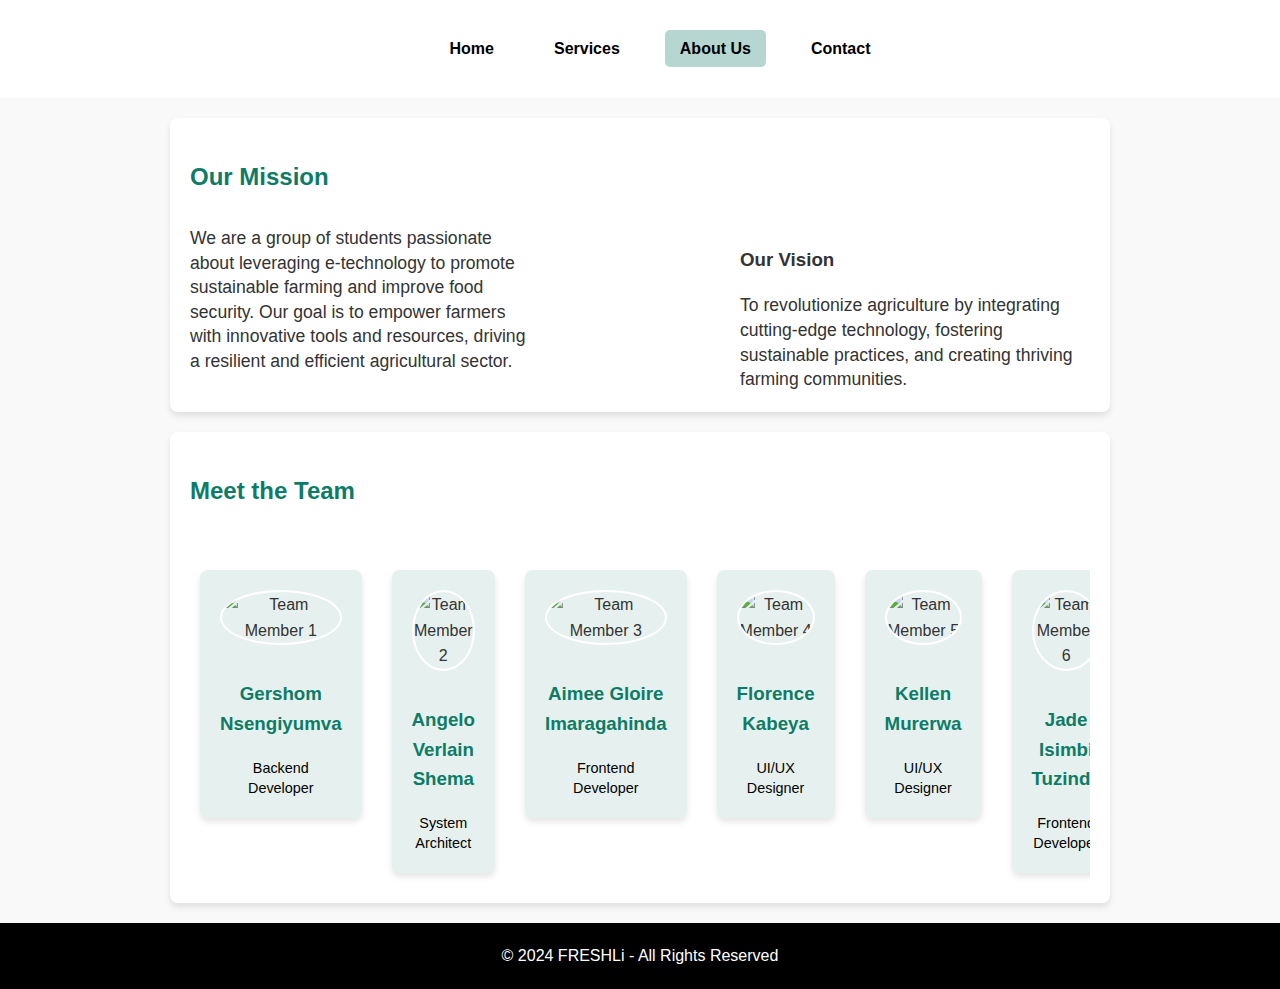
==== about.html @ 284a0c57 "update" ====
<!DOCTYPE html>
<html lang="en">
<head>
    <meta charset="UTF-8">
    <meta name="viewport" content="width=device-width, initial-scale=1.0">
    <title>About Us</title>
    <link rel="stylesheet" href="about.css"> 
</head>
<body>
    <header>
        <nav>
            <ul>
                <li><a href="index.html">Home</a></li>
                <li><a href="services.html">Services</a></li>
                <li><a href="about.html" class="active">About Us</a></li>
                
                <li><a href="contact.html">Contact</a></li>
            </ul>
        </nav>
        
    </header>

    <section>
    <h2>Our Mission</h2>
    <p>We are a group of students passionate about leveraging e-technology to promote sustainable farming and improve food security. Our goal is to empower farmers with innovative tools and resources, driving a resilient and efficient agricultural sector.</p>
    
    <div class="vision-container">
        <h3>Our Vision</h3>
        <p>To revolutionize agriculture by integrating cutting-edge technology, fostering sustainable practices, and creating thriving farming communities.</p>
    </div>
</section>



    <section>
        <h2>Meet the Team</h2>
        <div class="team-container">
         
            <div class="team-member">
                <img src="PL.png" alt="Team Member 1"> 
                <h3>Gershom Nsengiyumva</h3>
                <p>Backend Developer</p>
            </div>
            <div class="team-member">
                <img src="PL.png" alt="Team Member 2"> 
                <h3>Angelo Verlain Shema</h3>
                <p>System Architect</p>
            </div>
            <div class="team-member">
                <img src="PL.png" alt="Team Member 3"> 
                <h3>Aimee Gloire Imaragahinda</h3>
                <p>Frontend Developer</p>
            </div>
            <div class="team-member">
                <img src="PL.png" alt="Team Member 4"> 
                <h3>Florence Kabeya</h3>
                <p>UI/UX Designer</p>
            </div>
            <div class="team-member">
                <img src="PL.png" alt="Team Member 5"> 
                <h3>Kellen Murerwa</h3>
                <p>UI/UX Designer</p>
            </div>
            <div class="team-member">
                <img src="PL.png" alt="Team Member 6"> 
                <h3>Jade Isimbi Tuzinde</h3>
                <p>Frontend Developer</p>
            </div>
        </div>
    </section>

    

    <footer>
        <p>&copy; 2024 FRESHLi - All Rights Reserved</p>
        
    </footer>
</body>
</html>
---- about.css ----
body {
    font-family: Arial, sans-serif;
    margin: 0;
    padding: 0;
    line-height: 1.6;
    background-color: #f9f9f9; 
    color: #333; 
}


header {
    background-color: white;
    color: #fff;
    text-align: center;
    padding: 20px 10px;
}

header nav ul {
    list-style: none;
    display: flex;
    justify-content: center;
    
}

header nav ul li {
    margin: 0 15px;
}

header nav ul li a {
    text-decoration: none;
    color: black;
    font-weight: bold;
    padding: 10px 15px;
    transition: background-color 0.3s ease;
}

header nav ul li a.active,
header nav ul li a:hover {
    background-color: #B6D7D1;
    border-radius: 5px;
}


section {
    margin: 20px auto;
    max-width: 900px;
    padding: 20px;
    background-color: white; 
    border-radius: 8px;
    box-shadow: 0 4px 6px rgba(0, 0, 0, 0.1);
    display: flex; 
    justify-content: space-between; 
    flex-wrap: wrap; 
    gap: 20px; 
}

section h2 {
    color: #0d7c66; 
    margin-bottom: 10px;
    width: 100%; 
}

section p {
    font-size: 1.1em;
    line-height: 1.4;
    max-width: 350px; 
    flex: 1 1 calc(50% - 50px); 
    margin: 0; 
}




.team-container {
    display: flex;
    justify-content: space-around;
    align-items: flex-start;
    margin-top: 20px;
    gap: 10px; 
    flex-wrap: nowrap; 
    overflow-x: auto; 
}

.team-member {
    text-align: center;
    background-color: #E6F1EF; 
    margin: 10px;
    padding: 20px;
    border-radius: 8px;
    flex: 1 1 calc(30% - 20px);
    box-shadow: 0 4px 6px rgba(0, 0, 0, 0.1);
    transition: transform 0.3s ease, box-shadow 0.3s ease;
}

.team-member:hover {
    transform: translateY(-5px);
    box-shadow: 0 6px 8px rgba(0, 0, 0, 0.2);
}

.team-member img {
    border-radius: 50%;
    width: 100px;
    height: 100px;
    margin-bottom: 15px;
    border: 2px solid white;
}

.team-member h3 {
    color: #0d7c66; 
}

.team-member p {
    font-size: 0.9em;
    color: black; 
}




footer {
    text-align: center;
    background-color: black; 
    color: white;
    padding: 15px 10px;
    margin-top: 20px;
}

footer p {
    margin: 5px 0;
}

footer .social-icons a {
    margin: 0 10px;
    display: inline-block;
    text-decoration: none;
}

footer .social-icons img {
    width: 20px;
    height: 20px;
    filter: brightness(0) invert(1); 
}


@media (max-width: 768px) {
    .team-container {
        flex-direction: column;
        align-items: center;
    }

    .team-member {
        flex: 1 1 100%;
    }
}
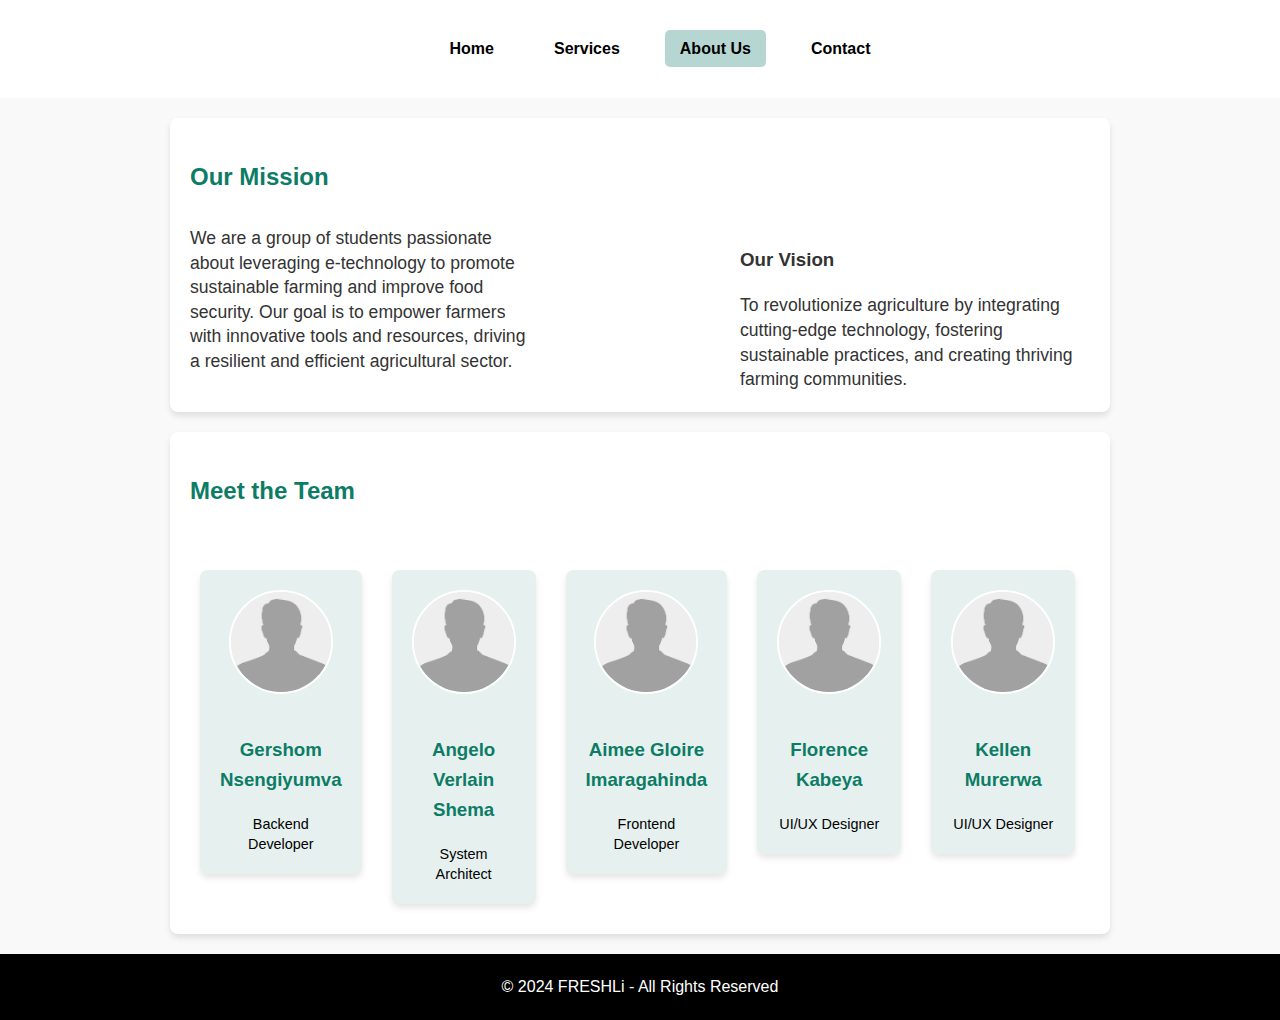
==== commit df26fcab: "update" ====
--- a/about.html
+++ b/about.html
@@ -38,32 +38,32 @@
         <div class="team-container">
          
             <div class="team-member">
-                <img src="PL.png" alt="Team Member 1"> 
+                <img src="./assets/PL.png" alt="Team Member 1"> 
                 <h3>Gershom Nsengiyumva</h3>
                 <p>Backend Developer</p>
             </div>
             <div class="team-member">
-                <img src="PL.png" alt="Team Member 2"> 
+                <img src="./assets/PL.png" alt="Team Member 2"> 
                 <h3>Angelo Verlain Shema</h3>
                 <p>System Architect</p>
             </div>
             <div class="team-member">
-                <img src="PL.png" alt="Team Member 3"> 
+                <img src="./assets/PL.png" alt="Team Member 3"> 
                 <h3>Aimee Gloire Imaragahinda</h3>
                 <p>Frontend Developer</p>
             </div>
             <div class="team-member">
-                <img src="PL.png" alt="Team Member 4"> 
+                <img src="./assets/PL.png" alt="Team Member 4"> 
                 <h3>Florence Kabeya</h3>
                 <p>UI/UX Designer</p>
             </div>
             <div class="team-member">
-                <img src="PL.png" alt="Team Member 5"> 
+                <img src="./assets/PL.png" alt="Team Member 5"> 
                 <h3>Kellen Murerwa</h3>
                 <p>UI/UX Designer</p>
             </div>
             <div class="team-member">
-                <img src="PL.png" alt="Team Member 6"> 
+                <img src="./assets/PL.png" alt="Team Member 6"> 
                 <h3>Jade Isimbi Tuzinde</h3>
                 <p>Frontend Developer</p>
             </div>
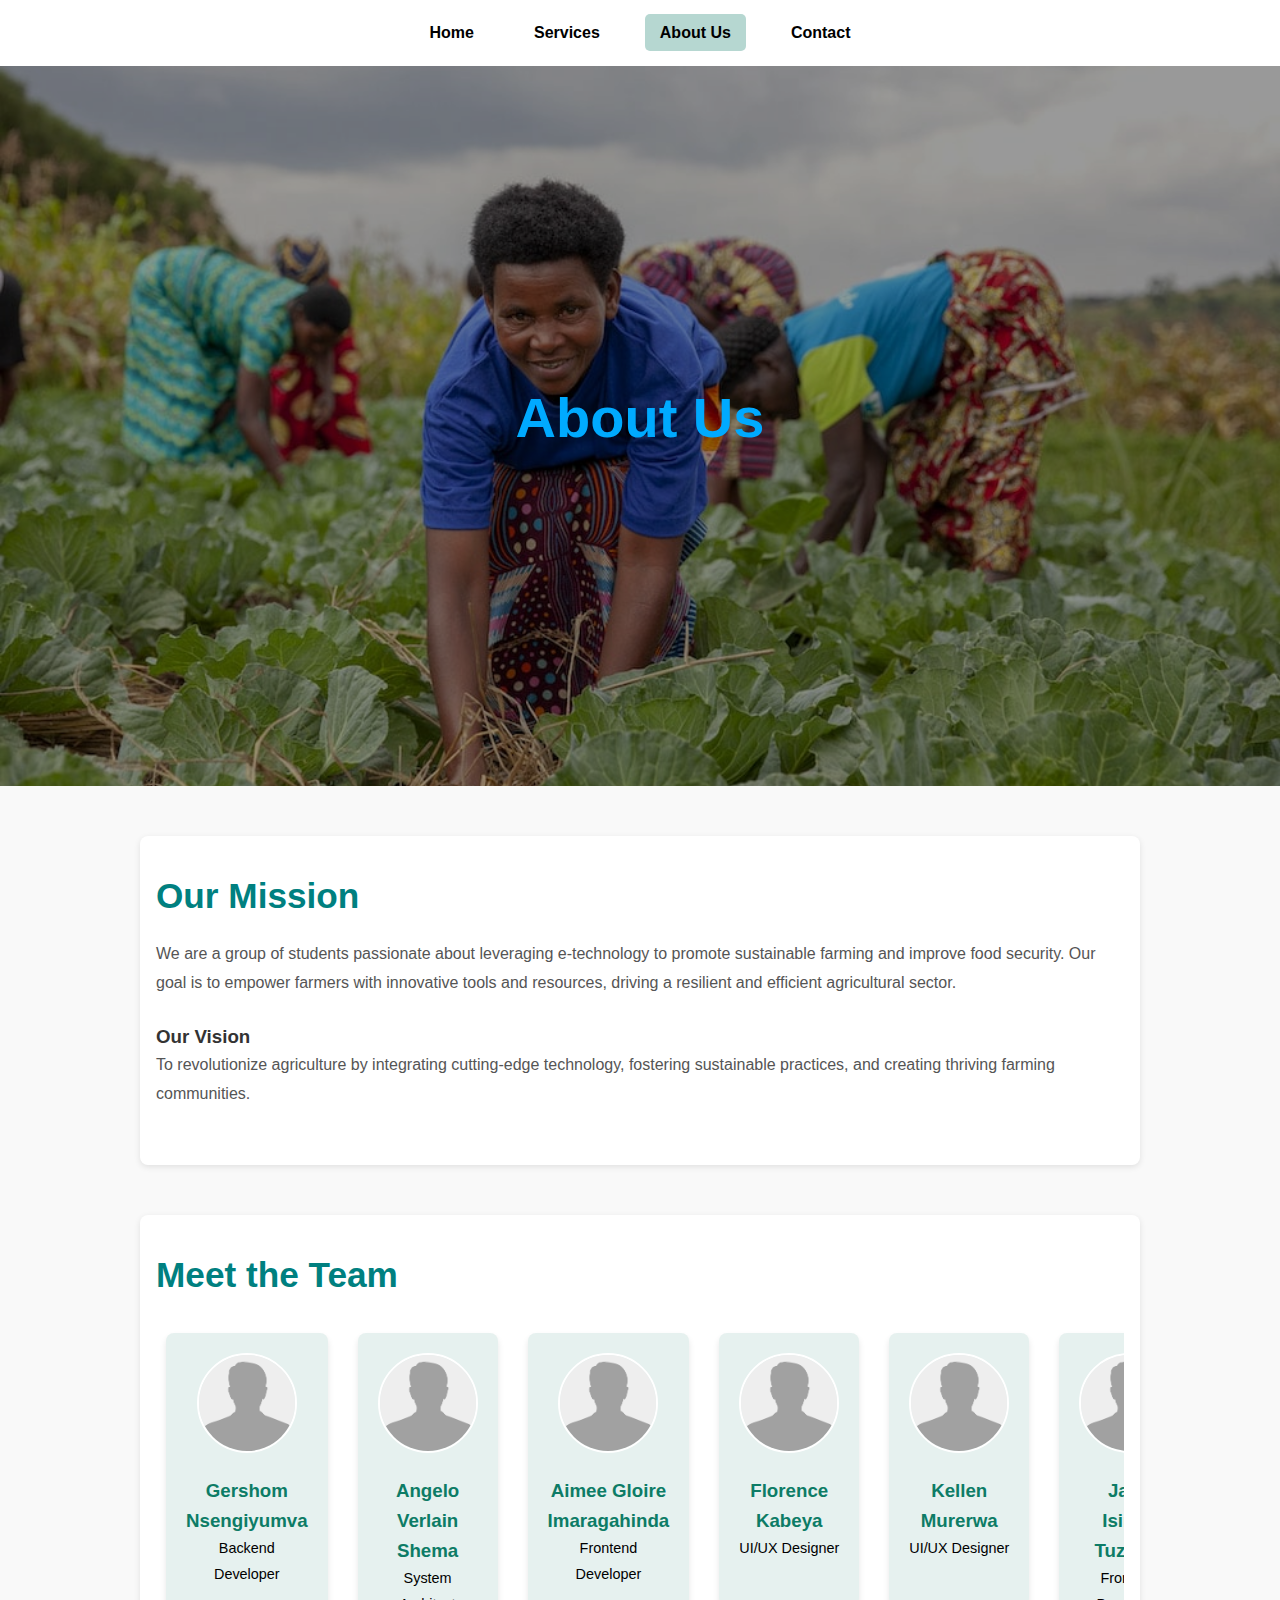
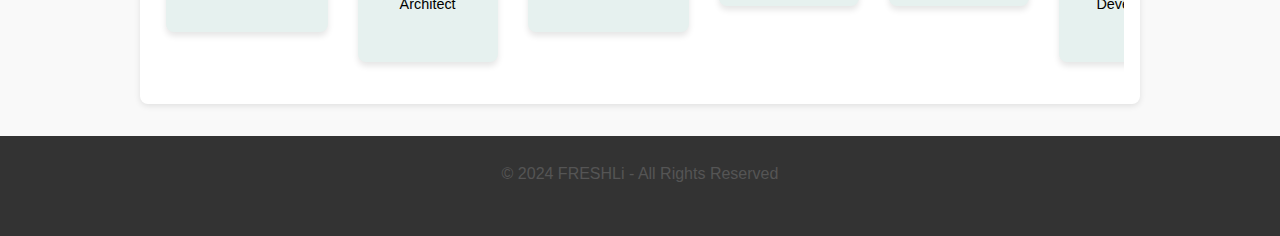
==== commit 1ab1fbef: "update" ====
--- a/about.html
+++ b/about.html
@@ -1,4 +1,3 @@
-
 <!DOCTYPE html>
 <html lang="en">
 <head>
@@ -8,35 +7,38 @@
     <link rel="stylesheet" href="about.css"> 
 </head>
 <body>
-    <header>
+<header>
         <nav>
             <ul>
                 <li><a href="index.html">Home</a></li>
                 <li><a href="services.html">Services</a></li>
                 <li><a href="about.html" class="active">About Us</a></li>
-                
                 <li><a href="contact.html">Contact</a></li>
             </ul>
         </nav>
+    </header>
+    
+    <div id="hero">
+        <h1>About Us</h1>
         
-    </header>
+    </div>
+
+  
 
     <section>
-    <h2>Our Mission</h2>
-    <p>We are a group of students passionate about leveraging e-technology to promote sustainable farming and improve food security. Our goal is to empower farmers with innovative tools and resources, driving a resilient and efficient agricultural sector.</p>
-    
-    <div class="vision-container">
-        <h3>Our Vision</h3>
-        <p>To revolutionize agriculture by integrating cutting-edge technology, fostering sustainable practices, and creating thriving farming communities.</p>
-    </div>
-</section>
-
-
+        <h2>Our Mission</h2>
+        <p>We are a group of students passionate about leveraging e-technology to promote sustainable farming and improve food security. Our goal is to empower farmers with innovative tools and resources, driving a resilient and efficient agricultural sector.</p>
+        
+        <div class="vision-container">
+		
+            <h3>Our Vision</h3>
+            <p>To revolutionize agriculture by integrating cutting-edge technology, fostering sustainable practices, and creating thriving farming communities.</p>
+        </div>
+    </section>
 
     <section>
         <h2>Meet the Team</h2>
         <div class="team-container">
-         
             <div class="team-member">
                 <img src="./assets/PL.png" alt="Team Member 1"> 
                 <h3>Gershom Nsengiyumva</h3>
@@ -70,11 +72,9 @@
         </div>
     </section>
 
-    
-
     <footer>
         <p>&copy; 2024 FRESHLi - All Rights Reserved</p>
-        
     </footer>
 </body>
 </html>
+
--- a/about.css
+++ b/about.css
@@ -1,17 +1,23 @@
+
+
+* {
+    margin: 0;
+    padding: 0;
+    box-sizing: border-box;
+}
+
 
 body {
-    font-family: Arial, sans-serif;
-    margin: 0;
-    padding: 0;
+    font-family: 'Roboto', Arial, sans-serif;
+    color: #333;
     line-height: 1.6;
-    background-color: #f9f9f9; 
-    color: #333; 
+    background-color: #f9f9f9;
 }
 
 
 header {
     background-color: white;
-    color: #fff;
+    color: #333;
     text-align: center;
     padding: 20px 10px;
 }
@@ -20,7 +26,7 @@
     list-style: none;
     display: flex;
     justify-content: center;
-    
+    padding: 0;
 }
 
 header nav ul li {
@@ -42,34 +48,74 @@
 }
 
 
-section {
-    margin: 20px auto;
-    max-width: 900px;
-    padding: 20px;
-    background-color: white; 
-    border-radius: 8px;
-    box-shadow: 0 4px 6px rgba(0, 0, 0, 0.1);
-    display: flex; 
-    justify-content: space-between; 
-    flex-wrap: wrap; 
-    gap: 20px; 
+#hero {
+    position: relative;
+    height: 80vh;
+    background: url('./assets/1.png') center/cover no-repeat;
+    display: flex;
+    flex-direction: column;
+    align-items: center;
+    justify-content: center;
+    text-align: center;
+    padding: 0 1rem;
+    color: #fff;
 }
 
-section h2 {
-    color: #0d7c66; 
-    margin-bottom: 10px;
-    width: 100%; 
+#hero::before {
+    content: "";
+    position: absolute;
+    top: 0;
+    left: 0;
+    right: 0;
+    bottom: 0;
+    background: rgba(0, 0, 0, 0.4);
+    z-index: 1;
 }
 
-section p {
-    font-size: 1.1em;
-    line-height: 1.4;
-    max-width: 350px; 
-    flex: 1 1 calc(50% - 50px); 
-    margin: 0; 
+#hero h1,
+#hero p {
+    position: relative;
+    z-index: 2;
+    animation: fadeInUp 1s ease forwards;
 }
 
+#hero h1 {
+    font-size: clamp(2.5rem, 5vw, 3.5rem);
+    margin-bottom: 1rem;
+    color: #00aaff;
+}
 
+#hero p {
+    font-size: 1.2rem;
+    max-width: 600px;
+    color: #f2f2f2;
+    font-weight: bold;
+    margin-bottom: 1.5rem;
+}
+
+/* About Section */
+section {
+    padding: 2rem 1rem;
+    max-width: 1000px;
+    margin: auto;
+    background-color: #fff;
+    box-shadow: 0 2px 6px rgba(0, 0, 0, 0.1);
+    border-radius: 8px;
+    margin-top: 50px;
+}
+
+h2 {
+    font-size: 2.2rem;
+    margin-bottom: 1rem;
+    color: #008080;
+}
+
+p {
+    font-size: 1rem;
+    color: #555;
+    line-height: 1.8;
+    margin-bottom: 1.5rem;
+}
 
 
 .team-container {
@@ -115,41 +161,38 @@
     color: black; 
 }
 
+footer {
+    background-color: #333;
+    color: #f2f2f2;
+    padding: 1.5rem;
+    text-align: center;
+    margin-top: 2rem;
+    font-size: 0.9rem;
+}
 
 
-
-footer {
-    text-align: center;
-    background-color: black; 
-    color: white;
-    padding: 15px 10px;
-    margin-top: 20px;
-}
-
-footer p {
-    margin: 5px 0;
-}
-
-footer .social-icons a {
-    margin: 0 10px;
-    display: inline-block;
-    text-decoration: none;
-}
-
-footer .social-icons img {
-    width: 20px;
-    height: 20px;
-    filter: brightness(0) invert(1); 
+@keyframes fadeInUp {
+    0% {
+        opacity: 0;
+        transform: translateY(20px);
+    }
+    100% {
+        opacity: 1;
+        transform: translateY(0);
+    }
 }
 
 
 @media (max-width: 768px) {
-    .team-container {
-        flex-direction: column;
-        align-items: center;
+    #hero h1 {
+        font-size: 2.5rem;
     }
 
-    .team-member {
-        flex: 1 1 100%;
+    #hero p {
+        font-size: 1rem;
     }
-}+
+    section {
+        padding: 1rem;
+    }
+}
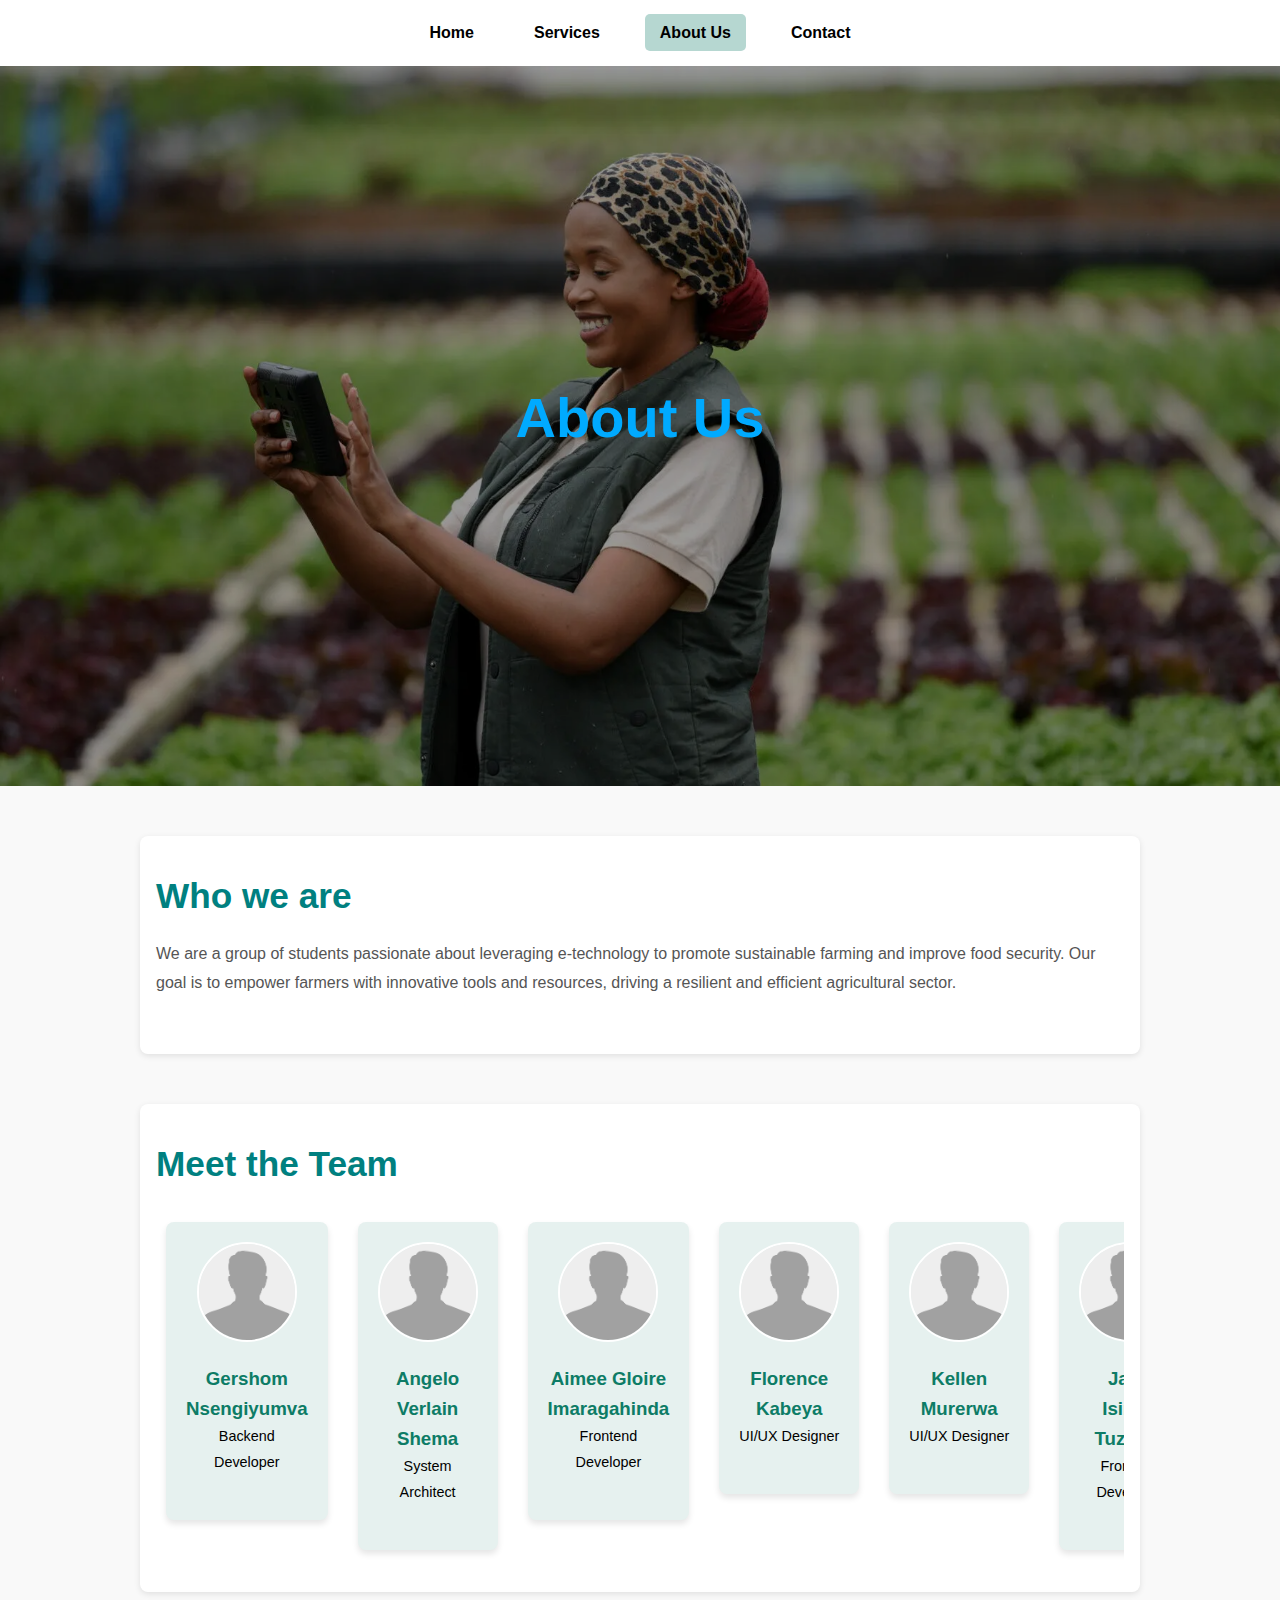
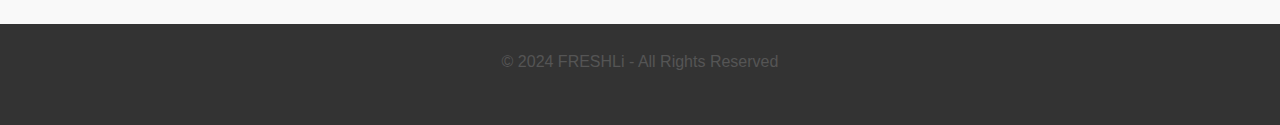
==== commit a9ba2ed2: "update" ====
--- a/about.html
+++ b/about.html
@@ -26,15 +26,9 @@
   
 
     <section>
-        <h2>Our Mission</h2>
+        <h2>Who we are</h2>
         <p>We are a group of students passionate about leveraging e-technology to promote sustainable farming and improve food security. Our goal is to empower farmers with innovative tools and resources, driving a resilient and efficient agricultural sector.</p>
-        
-        <div class="vision-container">
-		
-            <h3>Our Vision</h3>
-            <p>To revolutionize agriculture by integrating cutting-edge technology, fostering sustainable practices, and creating thriving farming communities.</p>
-        </div>
-    </section>
+        </section>
 
     <section>
         <h2>Meet the Team</h2>
--- a/about.css
+++ b/about.css
@@ -51,7 +51,7 @@
 #hero {
     position: relative;
     height: 80vh;
-    background: url('./assets/1.png') center/cover no-repeat;
+    background: url('./assets/5.png') center/cover no-repeat;
     display: flex;
     flex-direction: column;
     align-items: center;
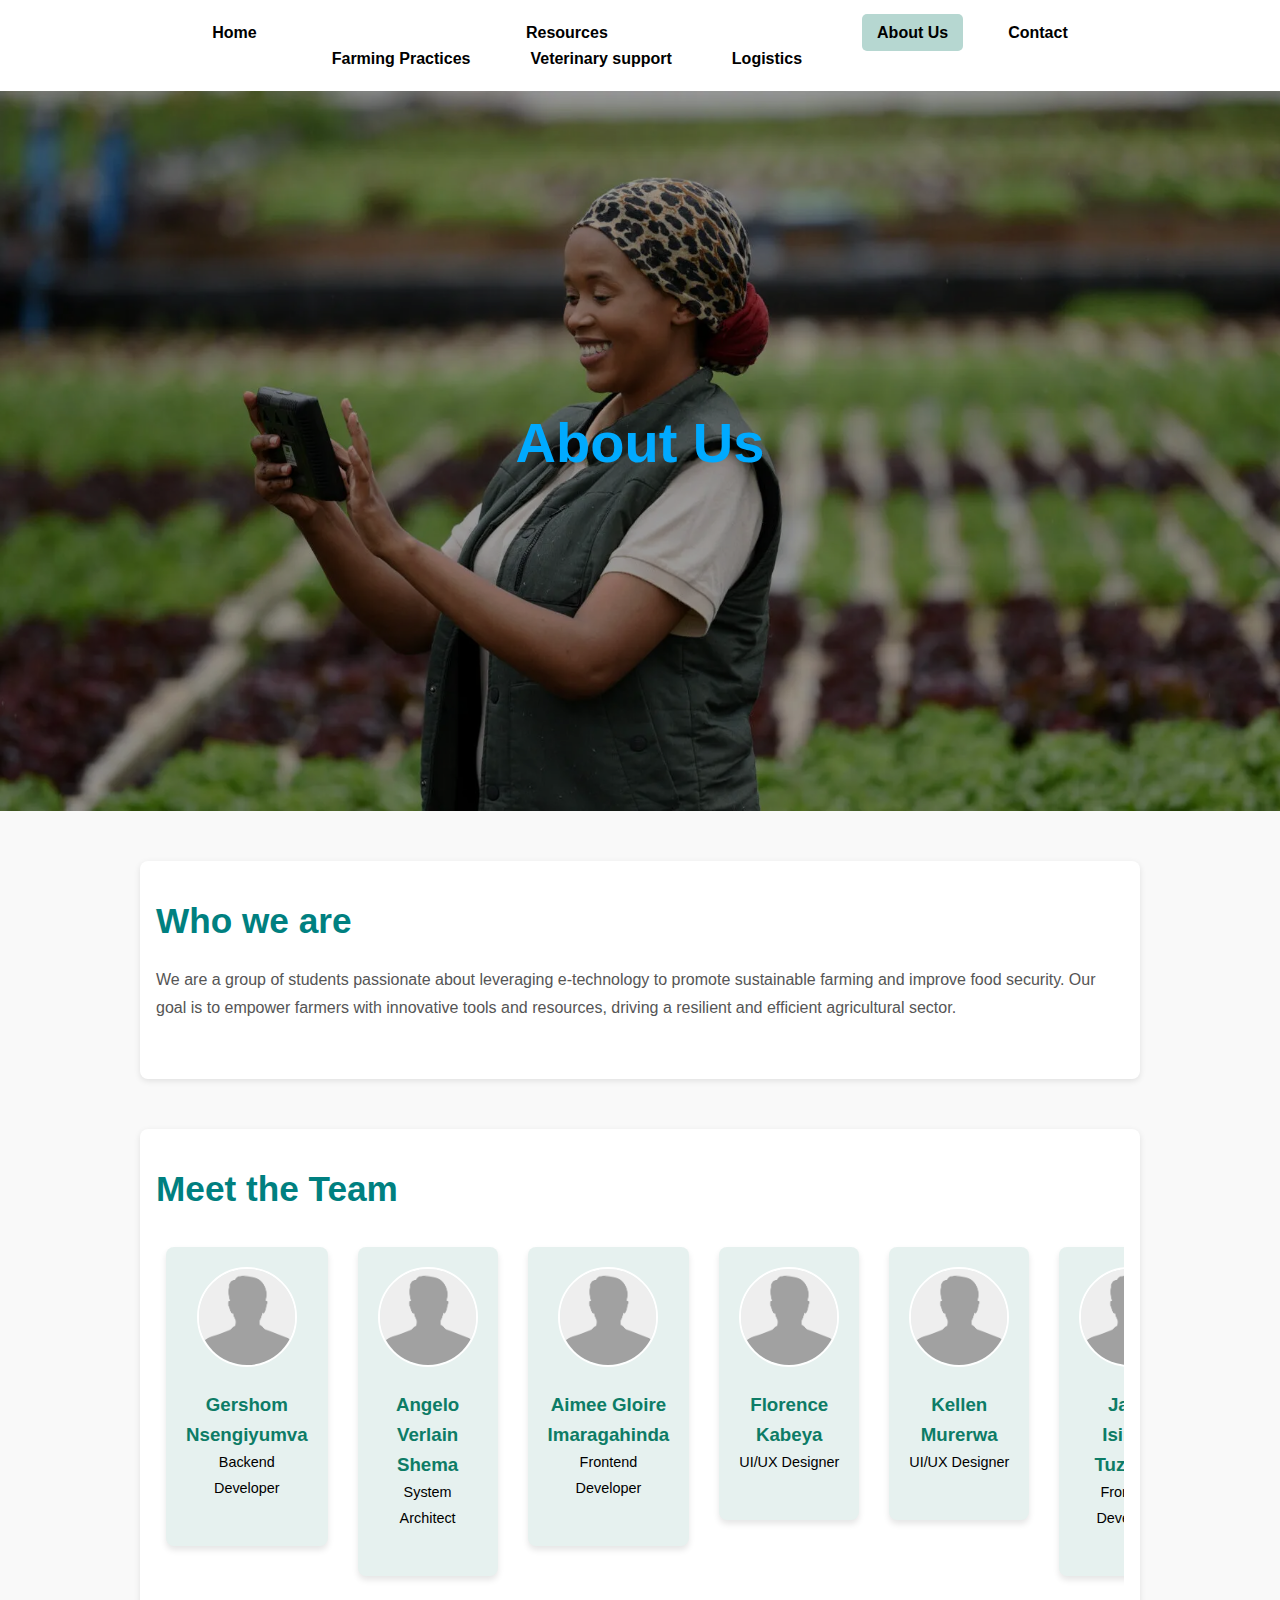
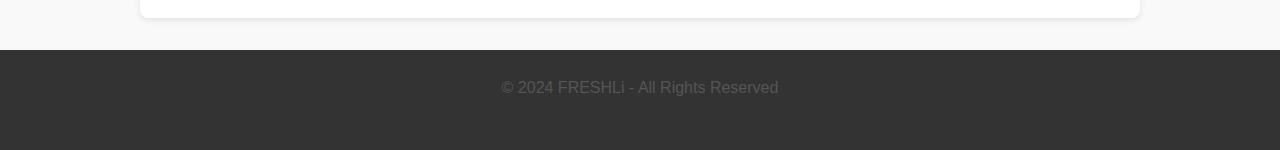
==== commit 1cb21512: "update" ====
--- a/about.html
+++ b/about.html
@@ -5,13 +5,21 @@
     <meta name="viewport" content="width=device-width, initial-scale=1.0">
     <title>About Us</title>
     <link rel="stylesheet" href="about.css"> 
+    <script src="drop.js" defer></script>
 </head>
 <body>
 <header>
         <nav>
             <ul>
                 <li><a href="index.html">Home</a></li>
-                <li><a href="services.html">Services</a></li>
+                <li class="dropdown">
+                    <a href="resources.html">Resources</a>
+                    <ul class="dropdown-menu">
+                      <li><a href="practice.html">Farming Practices</a></li>
+                      <li><a href="veterinary.html">Veterinary support</a></li>
+                      <li><a href="logistics.html">Logistics</a></li>
+                    </ul>
+                  </li>
                 <li><a href="about.html" class="active">About Us</a></li>
                 <li><a href="contact.html">Contact</a></li>
             </ul>
